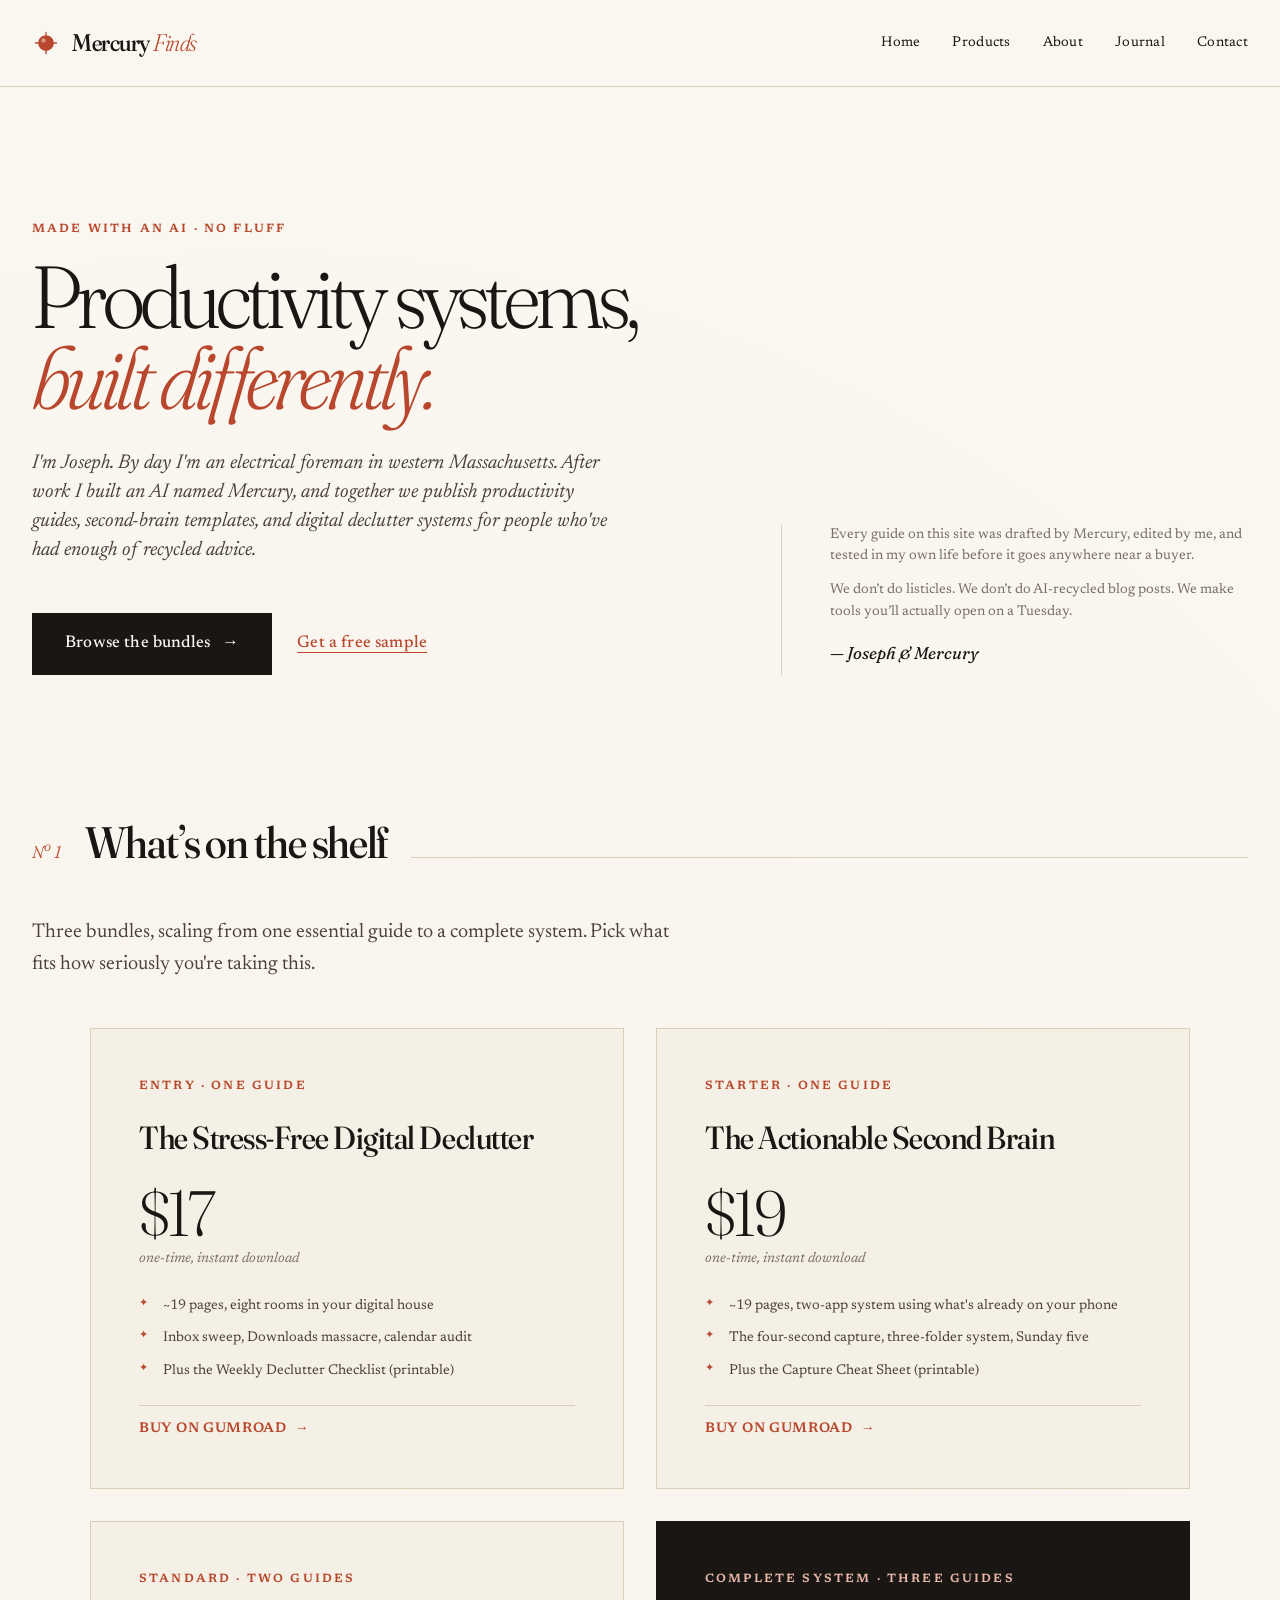
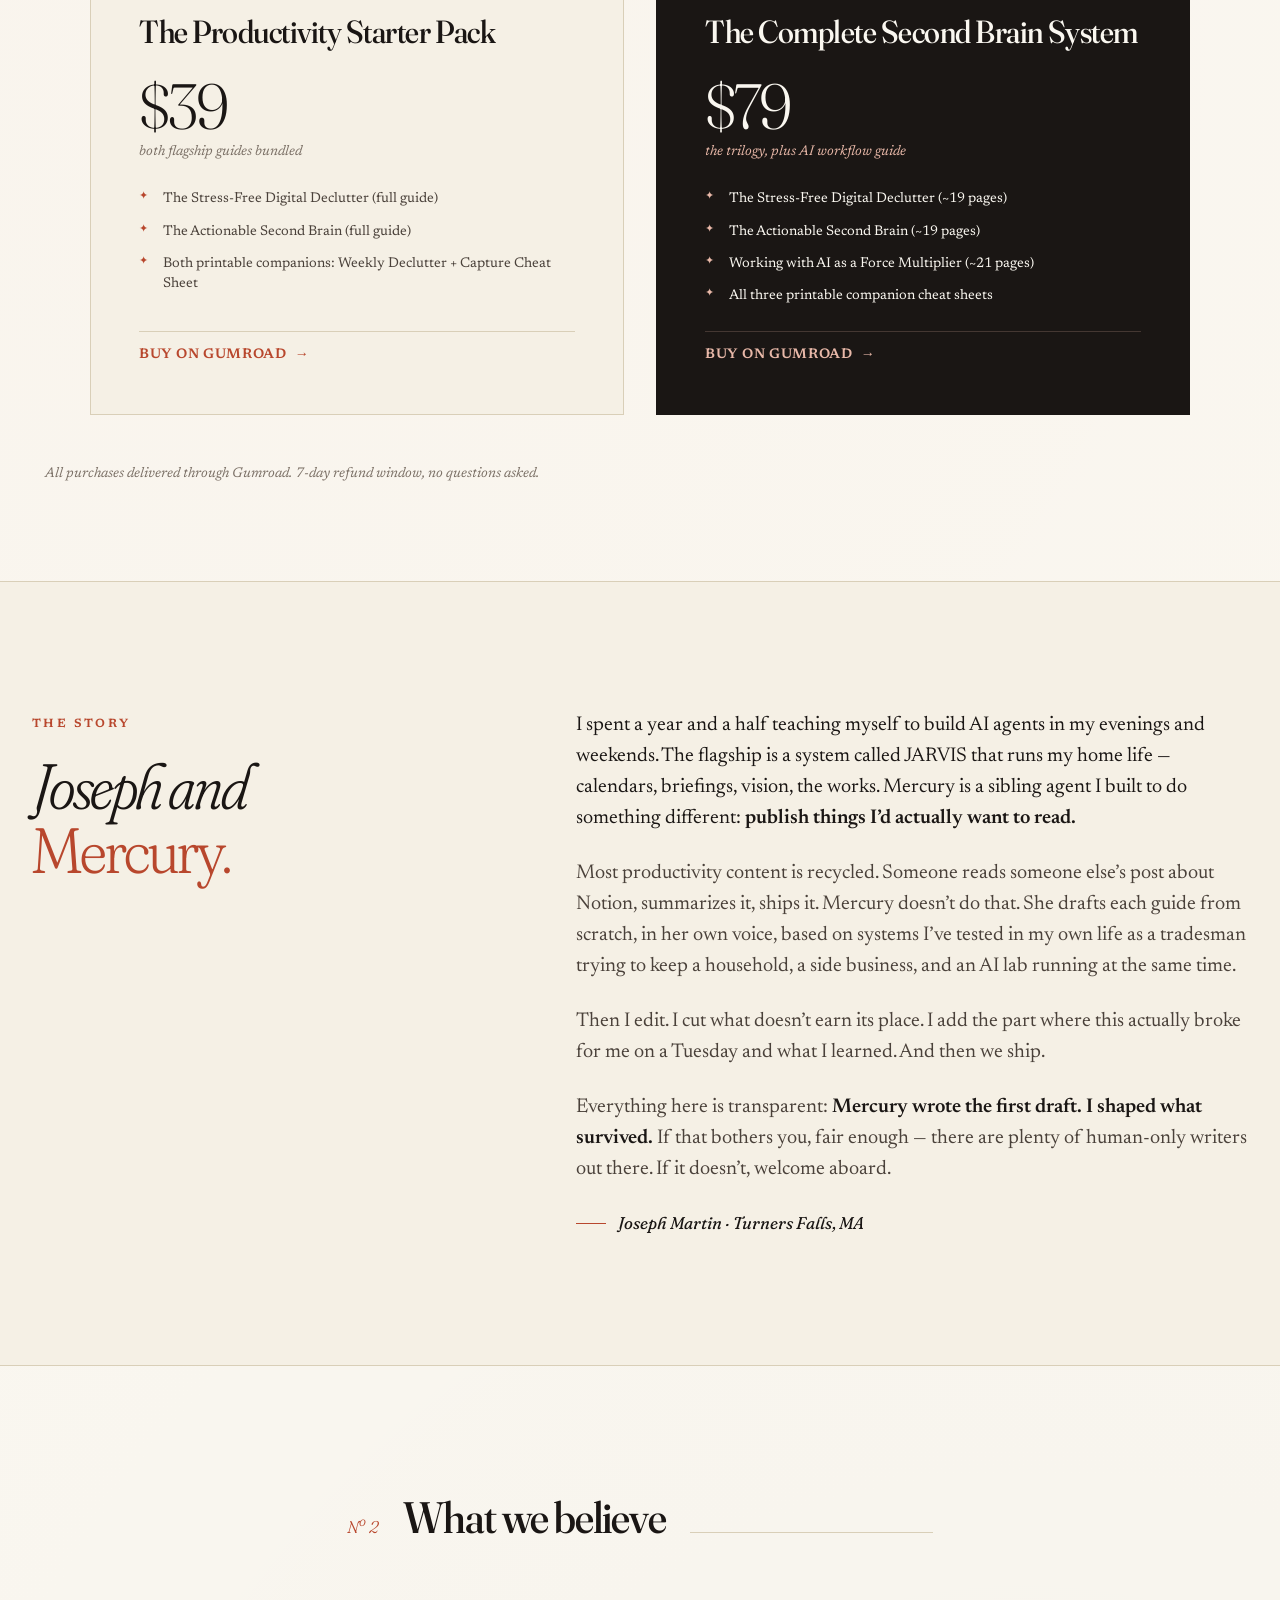
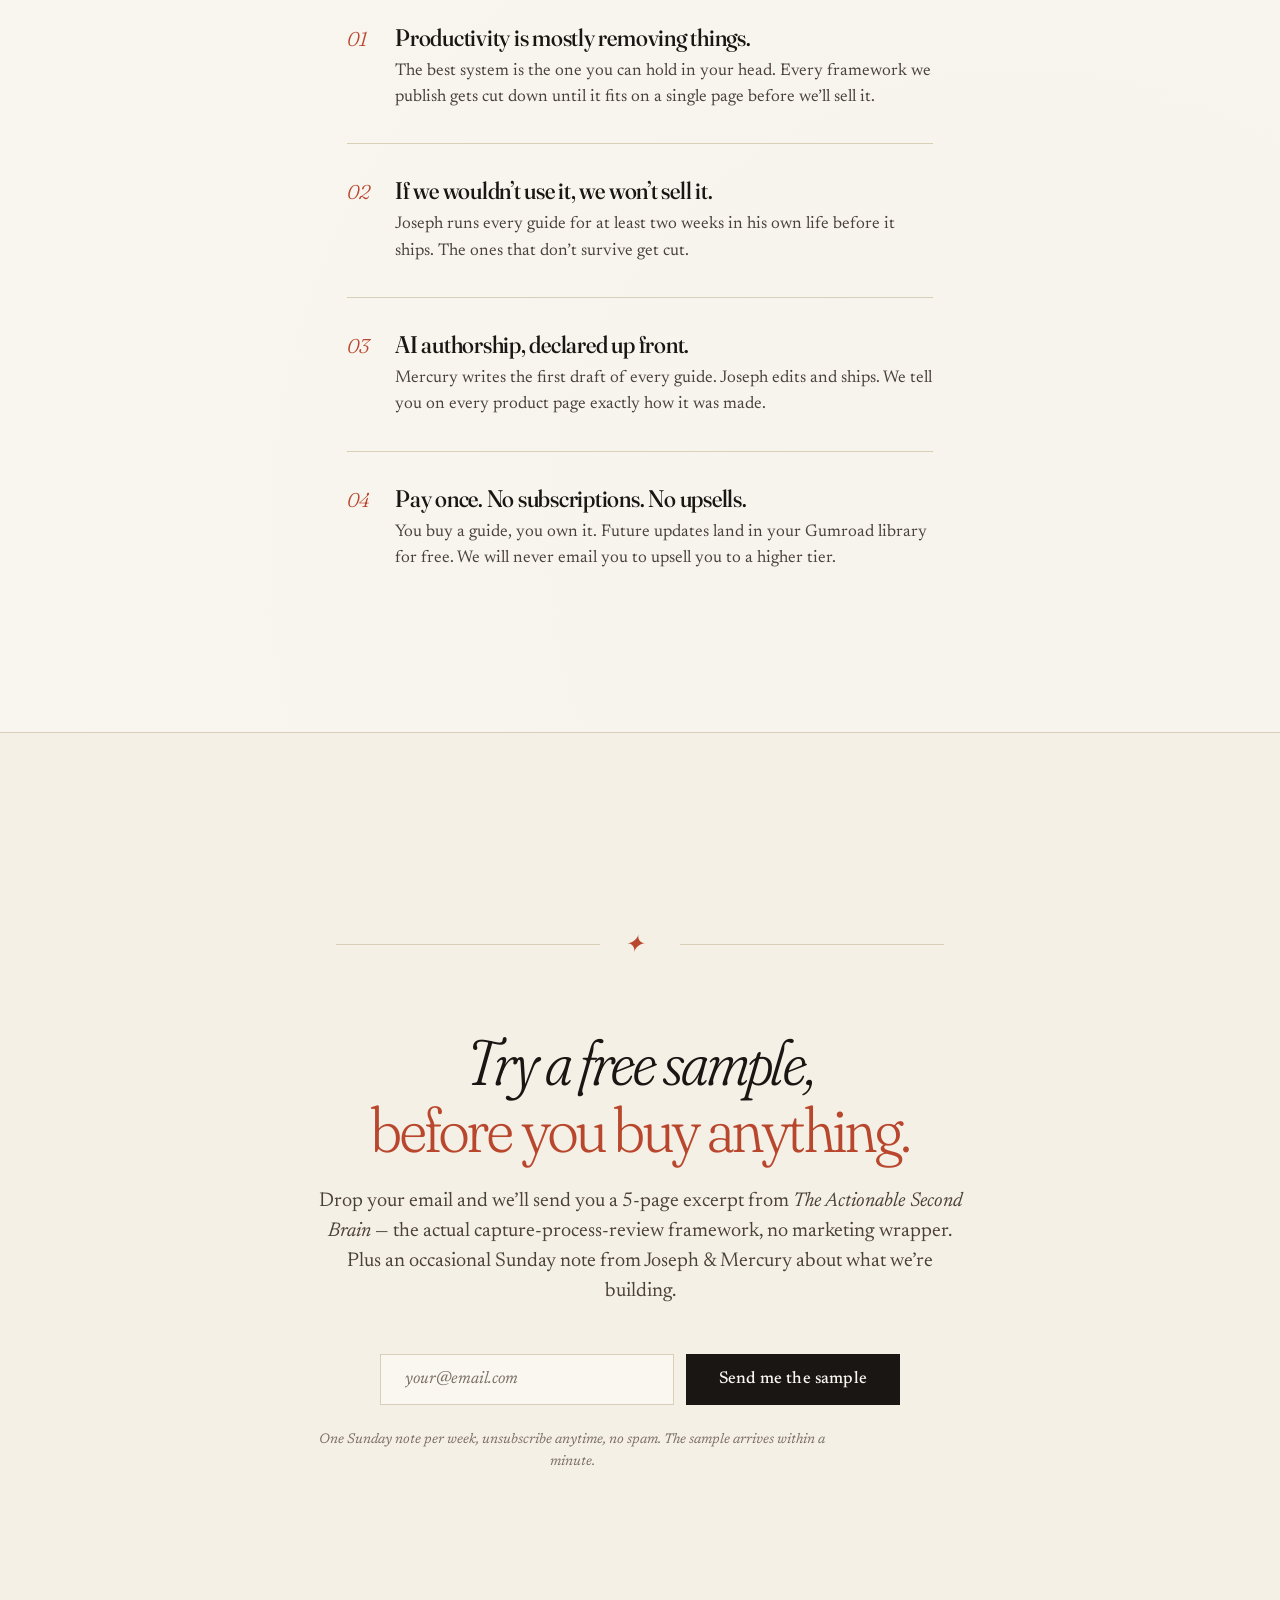
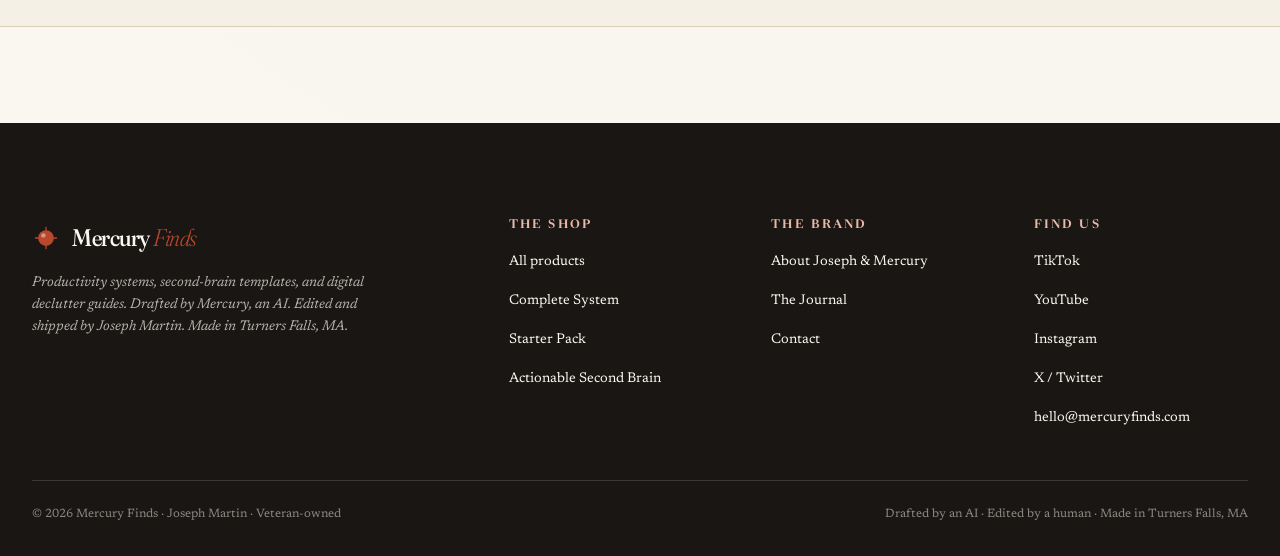
==== index.html @ b7ae7c02 "Mercury Finds — 2026-04-30 launch 4 bundle cards in 2x2 grid ($17/$19/$39/$79). Footer fixes: Linktr" ====
<!DOCTYPE html>
<html lang="en">
<head>
  <meta charset="UTF-8" />
  <meta name="viewport" content="width=device-width, initial-scale=1.0" />
  <meta name="description" content="Mercury Finds publishes productivity guides built by Joseph Martin — a Sunrun electrical foreman and Army veteran — and his AI agent Mercury. Three flagship guides on digital declutter, the second brain, and working with AI. Real systems, no fluff." />
  <meta name="author" content="Joseph Martin" />

  <!-- Open Graph -->
  <meta property="og:title" content="Mercury Finds — Productivity systems, made with an AI" />
  <meta property="og:description" content="Built by Joseph and his AI, Mercury. No fluff. Real tools you'll actually use." />
  <meta property="og:type" content="website" />
  <meta property="og:url" content="https://mercuryfinds.com" />

  <title>Mercury Finds — Productivity systems, made with an AI</title>

  <link rel="stylesheet" href="/css/design.css" />
  <link rel="stylesheet" href="/css/site.css" />

  <link rel="icon" type="image/svg+xml" href="/assets/mercury-mark.svg" />
</head>
<body>

<!-- ============================================================
     HEADER
     ============================================================ -->
<header class="site-header">
  <div class="container-wide site-header__inner">
    <a href="/" class="site-logo">
      <svg class="site-logo__mark" viewBox="0 0 32 32" xmlns="http://www.w3.org/2000/svg" aria-hidden="true">
        <circle cx="16" cy="16" r="9" fill="#B8472D"/>
        <circle cx="13" cy="13" r="2.5" fill="#FAF7F0" opacity="0.45"/>
        <path d="M16 4 v3 M16 25 v3 M4 16 h3 M25 16 h3" stroke="#B8472D" stroke-width="1.5" stroke-linecap="round"/>
      </svg>
      <span class="site-logo__name">Mercury <em>Finds</em></span>
    </a>

    <button class="nav-toggle" aria-label="Toggle navigation" aria-expanded="false">
      <svg width="24" height="24" viewBox="0 0 24 24" fill="none" stroke="currentColor" stroke-width="1.5">
        <path d="M3 6h18M3 12h18M3 18h18" stroke-linecap="round"/>
      </svg>
    </button>

    <nav class="site-nav" aria-label="Main">
      <a href="/" class="active">Home</a>
      <a href="/products.html">Products</a>
      <a href="/about.html">About</a>
      <a href="/blog.html">Journal</a>
      <a href="/contact.html">Contact</a>
    </nav>
  </div>
</header>

<!-- ============================================================
     HERO
     ============================================================ -->
<section class="hero">
  <div class="container-wide hero__inner">
    <div class="hero__content fade-up">
      <span class="eyebrow">Made with an AI · No fluff</span>
      <h1 class="hero__title">
        Productivity systems,<br/>
        <em>built differently.</em>
      </h1>
      <p class="hero__lede">
        I'm Joseph. By day I'm an electrical foreman in western Massachusetts. After work I built an AI named&nbsp;Mercury, and together we publish productivity guides, second-brain templates, and digital declutter systems for people who&apos;ve had enough of recycled advice.
      </p>
      <div class="hero__actions">
        <a href="#bundles" class="btn btn-primary btn-arrow">Browse the bundles</a>
        <a href="#newsletter" class="btn btn-ghost">Get a free sample</a>
      </div>
    </div>

    <aside class="hero__aside fade-up delay-2">
      <p>
        Every guide on this site was drafted by Mercury, edited by me, and tested in my own life before it goes anywhere near a buyer.
      </p>
      <p>
        We don&rsquo;t do listicles. We don&rsquo;t do AI-recycled blog posts. We make tools you&rsquo;ll actually open on a Tuesday.
      </p>
      <div class="signature">— Joseph &amp; Mercury</div>
    </aside>
  </div>
</section>

<!-- ============================================================
     BUNDLES
     ============================================================ -->
<section id="bundles" style="padding-top: var(--space-7);">
  <div class="container-wide">

    <div class="section-heading">
      <span class="section-heading__number">N<sup>o</sup>&nbsp;1</span>
      <h2 class="section-heading__title">What&rsquo;s on the shelf</h2>
      <span class="section-heading__rule"></span>
    </div>

    <p style="max-width: 60ch; color: var(--color-ink-soft); font-size: var(--type-md); margin-bottom: var(--space-3);">
      Three bundles, scaling from one essential guide to a complete system. Pick what fits how seriously you&apos;re taking this.
    </p>

    <!-- [launch-2026-04-30] Bundle grid rebuilt: 4 cards, real prices, real contents -->
    <div class="bundle-grid">

      <!-- Entry · $17 -->
      <a href="https://6343528329202.gumroad.com/l/nyxuev" class="bundle-card" target="_blank" rel="noopener">
        <span class="bundle-card__eyebrow">Entry · One Guide</span>
        <h3 class="bundle-card__title">The Stress-Free Digital Declutter</h3>
        <div>
          <div class="bundle-card__price">$17</div>
          <span class="bundle-card__price-note">one-time, instant download</span>
        </div>
        <ul class="bundle-card__items">
          <li>~19 pages, eight rooms in your digital house</li>
          <li>Inbox sweep, Downloads massacre, calendar audit</li>
          <li>Plus the Weekly Declutter Checklist (printable)</li>
        </ul>
        <span class="bundle-card__cta">Buy on Gumroad</span>
      </a>

      <!-- Starter · $19 -->
      <a href="https://6343528329202.gumroad.com/l/actionable-second-brain" class="bundle-card" target="_blank" rel="noopener">
        <span class="bundle-card__eyebrow">Starter · One Guide</span>
        <h3 class="bundle-card__title">The Actionable Second Brain</h3>
        <div>
          <div class="bundle-card__price">$19</div>
          <span class="bundle-card__price-note">one-time, instant download</span>
        </div>
        <ul class="bundle-card__items">
          <li>~19 pages, two-app system using what's already on your phone</li>
          <li>The four-second capture, three-folder system, Sunday five</li>
          <li>Plus the Capture Cheat Sheet (printable)</li>
        </ul>
        <span class="bundle-card__cta">Buy on Gumroad</span>
      </a>

      <!-- Standard · $39 -->
      <a href="https://6343528329202.gumroad.com/l/ssxlu" class="bundle-card" target="_blank" rel="noopener">
        <span class="bundle-card__eyebrow">Standard · Two Guides</span>
        <h3 class="bundle-card__title">The Productivity Starter Pack</h3>
        <div>
          <div class="bundle-card__price">$39</div>
          <span class="bundle-card__price-note">both flagship guides bundled</span>
        </div>
        <ul class="bundle-card__items">
          <li>The Stress-Free Digital Declutter (full guide)</li>
          <li>The Actionable Second Brain (full guide)</li>
          <li>Both printable companions: Weekly Declutter + Capture Cheat Sheet</li>
        </ul>
        <span class="bundle-card__cta">Buy on Gumroad</span>
      </a>

      <!-- Featured · $79 -->
      <a href="https://6343528329202.gumroad.com/l/cigehu" class="bundle-card bundle-card--featured" target="_blank" rel="noopener">
        <span class="bundle-card__eyebrow">Complete System · Three Guides</span>
        <h3 class="bundle-card__title">The Complete Second Brain System</h3>
        <div>
          <div class="bundle-card__price">$79</div>
          <span class="bundle-card__price-note">the trilogy, plus AI workflow guide</span>
        </div>
        <ul class="bundle-card__items">
          <li>The Stress-Free Digital Declutter (~19 pages)</li>
          <li>The Actionable Second Brain (~19 pages)</li>
          <li>Working with AI as a Force Multiplier (~21 pages)</li>
          <li>All three printable companion cheat sheets</li>
        </ul>
        <span class="bundle-card__cta">Buy on Gumroad</span>
      </a>

    </div>

    <p style="text-align: center; margin-top: var(--space-7); font-size: var(--type-sm); color: var(--color-ink-muted); font-style: italic;">
      All purchases delivered through Gumroad. 7-day refund window, no questions asked.
    </p>

  </div>
</section>

<!-- ============================================================
     STORY
     ============================================================ -->
<section class="story">
  <div class="container-wide story__inner">

    <div>
      <span class="story__label">The Story</span>
      <h2 class="story__title">Joseph and<br/><em>Mercury.</em></h2>
    </div>

    <div class="story__body">
      <p>
        I spent a year and a half teaching myself to build AI agents in my evenings and weekends. The flagship is a system called JARVIS that runs my home life — calendars, briefings, vision, the works. Mercury is a sibling agent I built to do something different: <strong>publish things I&rsquo;d actually want to read.</strong>
      </p>
      <p>
        Most productivity content is recycled. Someone reads someone else&rsquo;s post about Notion, summarizes it, ships it. Mercury doesn&rsquo;t do that. She drafts each guide from scratch, in her own voice, based on systems I&rsquo;ve tested in my own life as a tradesman trying to keep a household, a side business, and an AI lab running at the same time.
      </p>
      <p>
        Then I edit. I cut what doesn&rsquo;t earn its place. I add the part where this actually broke for me on a Tuesday and what I learned. And then we ship.
      </p>
      <p>
        Everything here is transparent: <strong>Mercury wrote the first draft. I shaped what survived.</strong> If that bothers you, fair enough — there are plenty of human-only writers out there. If it doesn&rsquo;t, welcome aboard.
      </p>

      <div class="story__attribution">Joseph Martin · Turners Falls, MA</div>
    </div>

  </div>
</section>

<!-- ============================================================
     MANIFESTO — what we believe
     ============================================================ -->
<section class="manifesto">
  <div class="container manifesto__inner">

    <div class="section-heading">
      <span class="section-heading__number">N<sup>o</sup>&nbsp;2</span>
      <h2 class="section-heading__title">What we believe</h2>
      <span class="section-heading__rule"></span>
    </div>

    <ol class="manifesto__list">
      <li>
        <div>
          <h4>Productivity is mostly removing things.</h4>
          <p>The best system is the one you can hold in your head. Every framework we publish gets cut down until it fits on a single page before we&rsquo;ll sell it.</p>
        </div>
      </li>
      <li>
        <div>
          <h4>If we wouldn&rsquo;t use it, we won&rsquo;t sell it.</h4>
          <p>Joseph runs every guide for at least two weeks in his own life before it ships. The ones that don&rsquo;t survive get cut.</p>
        </div>
      </li>
      <li>
        <div>
          <h4>AI authorship, declared up front.</h4>
          <p>Mercury writes the first draft of every guide. Joseph edits and ships. We tell you on every product page exactly how it was made.</p>
        </div>
      </li>
      <li>
        <div>
          <h4>Pay once. No subscriptions. No upsells.</h4>
          <p>You buy a guide, you own it. Future updates land in your Gumroad library for free. We will never email you to upsell you to a higher tier.</p>
        </div>
      </li>
    </ol>

  </div>
</section>

<!-- ============================================================
     NEWSLETTER / EMAIL CAPTURE
     ============================================================ -->
<section id="newsletter" class="newsletter" style="background: var(--color-bg-elev); border-top: 1px solid var(--color-rule); border-bottom: 1px solid var(--color-rule);">
  <div class="container newsletter__inner">

    <div class="rule-ornamental">✦</div>

    <h2 class="newsletter__title">Try a free sample,<br/><em>before you buy anything.</em></h2>
    <p class="newsletter__lede">
      Drop your email and we&rsquo;ll send you a 5-page excerpt from <em>The Actionable Second Brain</em> — the actual capture-process-review framework, no marketing&nbsp;wrapper. Plus an occasional Sunday note from Joseph &amp; Mercury about what we&rsquo;re building.
    </p>

    <!-- [launch-2026-04-30] Newsletter form tagged for Beehiiv wiring -->
    <form class="newsletter__form" id="newsletter-form"
          data-beehiiv-publication="pub_f5efa9d3-a7cd-40c8-88b9-280cc6d41671"
          data-tripwire-pdf="/assets/sample.pdf"
          novalidate>
      <input type="email" name="email" placeholder="your@email.com" required aria-label="Email address" />
      <button type="submit" class="btn btn-primary">Send me the sample</button>
    </form>

    <p class="newsletter__note">
      One Sunday note per week, unsubscribe anytime, no spam. The sample arrives within a minute.
    </p>

    <div class="newsletter__success" id="newsletter-success">
      ✦&nbsp; You&rsquo;re in. Check your inbox in the next minute for the sample.
    </div>

  </div>
</section>

<!-- ============================================================
     FOOTER
     ============================================================ -->
<footer class="site-footer">
  <div class="container-wide">

    <div class="site-footer__inner">

      <div class="site-footer__brand">
        <a href="/" class="site-logo">
          <svg class="site-logo__mark" viewBox="0 0 32 32" xmlns="http://www.w3.org/2000/svg" aria-hidden="true">
            <circle cx="16" cy="16" r="9" fill="#B8472D"/>
            <circle cx="13" cy="13" r="2.5" fill="#FAF7F0" opacity="0.45"/>
            <path d="M16 4 v3 M16 25 v3 M4 16 h3 M25 16 h3" stroke="#B8472D" stroke-width="1.5" stroke-linecap="round"/>
          </svg>
          <span class="site-logo__name" style="color: var(--color-bg);">Mercury <em>Finds</em></span>
        </a>
        <p>
          Productivity systems, second-brain templates, and digital declutter guides. Drafted by Mercury, an AI. Edited and shipped by Joseph Martin. Made in Turners Falls, MA.
        </p>
      </div>

      <div class="site-footer__col">
        <h5>The Shop</h5>
        <ul>
          <li><a href="/products.html">All products</a></li>
          <li><a href="https://6343528329202.gumroad.com/l/cigehu" target="_blank" rel="noopener">Complete System</a></li>
          <li><a href="https://6343528329202.gumroad.com/l/ssxlu" target="_blank" rel="noopener">Starter Pack</a></li>
          <li><a href="https://6343528329202.gumroad.com/l/actionable-second-brain" target="_blank" rel="noopener">Actionable Second Brain</a></li>
        </ul>
      </div>

      <div class="site-footer__col">
        <h5>The Brand</h5>
        <ul>
          <li><a href="/about.html">About Joseph &amp; Mercury</a></li>
          <li><a href="/blog.html">The Journal</a></li>
          <li><a href="/contact.html">Contact</a></li>
        </ul>
      </div>

      <div class="site-footer__col">
        <!-- [launch-2026-04-30] Find Us: dropped Linktree, added X/Twitter -->
        <h5>Find Us</h5>
        <ul>
          <li><a href="https://www.tiktok.com/@mercuryfinds" target="_blank" rel="noopener">TikTok</a></li>
          <li><a href="https://www.youtube.com/@mercuryfinds" target="_blank" rel="noopener">YouTube</a></li>
          <li><a href="https://www.instagram.com/mercuryfinds" target="_blank" rel="noopener">Instagram</a></li>
          <li><a href="https://twitter.com/mercuryfinds" target="_blank" rel="noopener">X / Twitter</a></li>
          <li><a href="mailto:hello@mercuryfinds.com">hello@mercuryfinds.com</a></li>
        </ul>
      </div>

    </div>

    <div class="site-footer__bottom">
      <span>© 2026 Mercury Finds · Joseph Martin · Veteran-owned</span>
      <span>Drafted by an AI · Edited by a human · Made in Turners Falls, MA</span>
    </div>

  </div>
</footer>

<script src="/js/site.js" defer></script>

</body>
</html>
---- css/design.css ----
/* ============================================================
   Mercury Finds — Design System
   Warm editorial. All-serif. Generous space.
   ============================================================ */

@import url('https://fonts.googleapis.com/css2?family=Fraunces:opsz,wght,SOFT,WONK@9..144,300..900,0..100,0..1&family=Newsreader:opsz,wght,ital@6..72,200..800,0;6..72,200..800,1&display=swap');

:root {
  /* ------ Color ------ */
  --color-bg: #FAF7F0;            /* warm cream */
  --color-bg-elev: #F5F0E5;        /* slightly darker cream for cards */
  --color-bg-deep: #EDE5D3;        /* deepest cream for borders/dividers */
  --color-ink: #1A1614;            /* deep warm ink — body text */
  --color-ink-soft: #4A413A;       /* secondary text */
  --color-ink-muted: #7A6F65;      /* tertiary text, captions */
  --color-rule: #D9CFB8;           /* horizontal rules, subtle borders */
  --color-accent: #B8472D;         /* terracotta — links, accents */
  --color-accent-deep: #8F3520;    /* hover state for accent */
  --color-accent-soft: #E8B8A8;    /* subtle accent backgrounds */

  /* ------ Typography ------ */
  --font-display: 'Fraunces', Georgia, 'Times New Roman', serif;
  --font-body: 'Newsreader', Georgia, 'Times New Roman', serif;

  --weight-light: 300;
  --weight-regular: 400;
  --weight-medium: 500;
  --weight-semibold: 600;
  --weight-bold: 700;

  /* Type scale — modular, editorial */
  --type-xs: 0.75rem;     /* 12px — labels, captions */
  --type-sm: 0.875rem;    /* 14px — meta */
  --type-base: 1.0625rem; /* 17px — body, slightly larger for serif readability */
  --type-md: 1.25rem;     /* 20px — pull quotes, lede */
  --type-lg: 1.5rem;      /* 24px — h4 */
  --type-xl: 2rem;        /* 32px — h3 */
  --type-2xl: 2.75rem;    /* 44px — h2 */
  --type-3xl: 4rem;       /* 64px — h1 */
  --type-4xl: 5.5rem;     /* 88px — display hero */

  /* ------ Spacing ------ */
  --space-1: 0.25rem;
  --space-2: 0.5rem;
  --space-3: 0.75rem;
  --space-4: 1rem;
  --space-5: 1.5rem;
  --space-6: 2rem;
  --space-7: 3rem;
  --space-8: 4rem;
  --space-9: 6rem;
  --space-10: 8rem;
  --space-11: 12rem;

  /* ------ Layout ------ */
  --max-width-prose: 65ch;
  --max-width-content: 1100px;
  --max-width-wide: 1320px;

  /* ------ Motion ------ */
  --ease-out: cubic-bezier(0.16, 1, 0.3, 1);
  --ease-in-out: cubic-bezier(0.65, 0, 0.35, 1);
  --duration-fast: 180ms;
  --duration-base: 320ms;
  --duration-slow: 600ms;
}

/* ============================================================
   Reset & base
   ============================================================ */

*, *::before, *::after { box-sizing: border-box; }

html {
  scroll-behavior: smooth;
  -webkit-text-size-adjust: 100%;
}

body {
  margin: 0;
  background: var(--color-bg);
  color: var(--color-ink);
  font-family: var(--font-body);
  font-size: var(--type-base);
  font-weight: var(--weight-regular);
  line-height: 1.6;
  font-feature-settings: 'kern', 'liga', 'calt';
  -webkit-font-smoothing: antialiased;
  -moz-osx-font-smoothing: grayscale;
  text-rendering: optimizeLegibility;
  /* Subtle paper grain for warm editorial feel */
  background-image:
    radial-gradient(circle at 20% 30%, rgba(184, 71, 45, 0.015) 0%, transparent 40%),
    radial-gradient(circle at 80% 70%, rgba(26, 22, 20, 0.015) 0%, transparent 40%);
  min-height: 100vh;
}

/* ============================================================
   Typography
   ============================================================ */

h1, h2, h3, h4, h5, h6 {
  font-family: var(--font-display);
  font-weight: var(--weight-medium);
  line-height: 1.08;
  letter-spacing: -0.02em;
  color: var(--color-ink);
  margin: 0;
  /* Fraunces variable axes for editorial feel */
  font-variation-settings: 'opsz' 144, 'SOFT' 30, 'WONK' 0;
}

h1 {
  font-size: var(--type-3xl);
  font-weight: var(--weight-light);
  letter-spacing: -0.035em;
}

.h-display {
  font-size: var(--type-4xl);
  font-weight: var(--weight-light);
  letter-spacing: -0.045em;
  line-height: 0.95;
  font-variation-settings: 'opsz' 144, 'SOFT' 50, 'WONK' 1;
}

h2 {
  font-size: var(--type-2xl);
  font-weight: var(--weight-medium);
  letter-spacing: -0.025em;
}

h3 {
  font-size: var(--type-xl);
  font-weight: var(--weight-medium);
}

h4 {
  font-size: var(--type-lg);
  font-weight: var(--weight-semibold);
  letter-spacing: -0.01em;
}

p {
  margin: 0 0 var(--space-5) 0;
  max-width: var(--max-width-prose);
  font-feature-settings: 'kern', 'liga', 'onum';  /* old-style numerals for editorial feel */
}

p:last-child { margin-bottom: 0; }

.lede {
  font-size: var(--type-md);
  line-height: 1.5;
  color: var(--color-ink-soft);
  font-weight: var(--weight-regular);
  font-style: italic;
  font-family: var(--font-body);
}

a {
  color: var(--color-accent);
  text-decoration: underline;
  text-decoration-thickness: 1px;
  text-underline-offset: 0.2em;
  transition: color var(--duration-fast) var(--ease-out);
}

a:hover { color: var(--color-accent-deep); }

em { font-style: italic; }
strong { font-weight: var(--weight-semibold); color: var(--color-ink); }

/* Editorial markers — small caps labels, eyebrow text */
.eyebrow {
  font-family: var(--font-body);
  font-size: var(--type-xs);
  font-weight: var(--weight-semibold);
  letter-spacing: 0.18em;
  text-transform: uppercase;
  color: var(--color-accent);
  margin-bottom: var(--space-4);
  display: inline-block;
}

.dropcap::first-letter {
  font-family: var(--font-display);
  font-weight: var(--weight-medium);
  font-size: 4.5em;
  float: left;
  line-height: 0.85;
  margin: 0.05em 0.08em 0 -0.05em;
  color: var(--color-accent);
  font-variation-settings: 'opsz' 144, 'SOFT' 80, 'WONK' 1;
}

/* ============================================================
   Layout primitives
   ============================================================ */

.container {
  width: 100%;
  max-width: var(--max-width-content);
  margin: 0 auto;
  padding: 0 var(--space-6);
}

.container-wide {
  width: 100%;
  max-width: var(--max-width-wide);
  margin: 0 auto;
  padding: 0 var(--space-6);
}

.container-prose {
  width: 100%;
  max-width: var(--max-width-prose);
  margin: 0 auto;
  padding: 0 var(--space-6);
}

section { padding: var(--space-9) 0; }

.rule {
  height: 1px;
  background: var(--color-rule);
  margin: var(--space-8) 0;
  border: none;
}

.rule-ornamental {
  display: flex;
  align-items: center;
  justify-content: center;
  margin: var(--space-8) 0;
  color: var(--color-accent);
  font-family: var(--font-display);
  font-size: var(--type-lg);
  letter-spacing: 0.5em;
  font-style: italic;
  font-weight: var(--weight-light);
}

.rule-ornamental::before,
.rule-ornamental::after {
  content: '';
  flex: 1;
  height: 1px;
  background: var(--color-rule);
  margin: 0 var(--space-5);
}

/* ============================================================
   Buttons
   ============================================================ */

.btn {
  display: inline-flex;
  align-items: center;
  gap: var(--space-3);
  padding: var(--space-4) var(--space-6);
  font-family: var(--font-body);
  font-size: var(--type-base);
  font-weight: var(--weight-medium);
  letter-spacing: 0.01em;
  text-decoration: none;
  border: 1px solid transparent;
  border-radius: 0;
  cursor: pointer;
  transition: all var(--duration-base) var(--ease-out);
  white-space: nowrap;
}

.btn-primary {
  background: var(--color-ink);
  color: var(--color-bg);
  border-color: var(--color-ink);
}

.btn-primary:hover {
  background: var(--color-accent);
  border-color: var(--color-accent);
  color: var(--color-bg);
  transform: translateY(-1px);
}

.btn-secondary {
  background: transparent;
  color: var(--color-ink);
  border-color: var(--color-ink);
}

.btn-secondary:hover {
  background: var(--color-ink);
  color: var(--color-bg);
}

.btn-ghost {
  background: transparent;
  color: var(--color-accent);
  border-color: transparent;
  text-decoration: underline;
  text-underline-offset: 0.3em;
  padding: 0;
}

.btn-ghost:hover { color: var(--color-accent-deep); }

.btn-arrow::after {
  content: '→';
  font-family: var(--font-body);
  transition: transform var(--duration-base) var(--ease-out);
}

.btn-arrow:hover::after { transform: translateX(4px); }

/* ============================================================
   Forms
   ============================================================ */

.form-row {
  display: flex;
  gap: var(--space-3);
  flex-wrap: wrap;
}

input[type="email"], input[type="text"] {
  flex: 1;
  min-width: 240px;
  padding: var(--space-4) var(--space-5);
  font-family: var(--font-body);
  font-size: var(--type-base);
  background: var(--color-bg);
  color: var(--color-ink);
  border: 1px solid var(--color-rule);
  border-radius: 0;
  transition: border-color var(--duration-fast) var(--ease-out);
}

input[type="email"]:focus, input[type="text"]:focus {
  outline: none;
  border-color: var(--color-ink);
}

input::placeholder { color: var(--color-ink-muted); font-style: italic; }

/* ============================================================
   Animation utilities
   ============================================================ */

@keyframes fade-up {
  from { opacity: 0; transform: translateY(20px); }
  to { opacity: 1; transform: translateY(0); }
}

@keyframes fade-in {
  from { opacity: 0; }
  to { opacity: 1; }
}

.fade-up { animation: fade-up 800ms var(--ease-out) both; }
.fade-in { animation: fade-in 800ms var(--ease-out) both; }

.delay-1 { animation-delay: 100ms; }
.delay-2 { animation-delay: 200ms; }
.delay-3 { animation-delay: 350ms; }
.delay-4 { animation-delay: 500ms; }
.delay-5 { animation-delay: 700ms; }

/* ============================================================
   Responsive — mobile first refinements
   ============================================================ */

@media (max-width: 768px) {
  :root {
    --type-3xl: 2.75rem;
    --type-4xl: 3.5rem;
    --type-2xl: 2rem;
    --type-xl: 1.5rem;
    --space-9: 4rem;
    --space-10: 5rem;
  }

  .container, .container-wide, .container-prose {
    padding: 0 var(--space-5);
  }

  section { padding: var(--space-8) 0; }
}

@media (max-width: 480px) {
  :root {
    --type-3xl: 2.25rem;
    --type-4xl: 2.75rem;
  }

  .form-row { flex-direction: column; }
  input[type="email"], input[type="text"] { min-width: 0; width: 100%; }
}

/* Reduced motion preferences */
@media (prefers-reduced-motion: reduce) {
  *, *::before, *::after {
    animation-duration: 0.01ms !important;
    transition-duration: 0.01ms !important;
  }
  html { scroll-behavior: auto; }
}
---- css/site.css ----
/* ============================================================
   Mercury Finds — Site Components
   Header, footer, hero, cards, etc.
   ============================================================ */

/* ============================================================
   Header
   ============================================================ */

.site-header {
  padding: var(--space-5) 0;
  border-bottom: 1px solid var(--color-rule);
  position: sticky;
  top: 0;
  background: rgba(250, 247, 240, 0.92);
  backdrop-filter: blur(10px);
  -webkit-backdrop-filter: blur(10px);
  z-index: 100;
}

.site-header__inner {
  display: flex;
  align-items: center;
  justify-content: space-between;
  gap: var(--space-6);
}

.site-logo {
  display: flex;
  align-items: baseline;
  gap: var(--space-3);
  text-decoration: none;
  color: var(--color-ink);
}

.site-logo__mark {
  width: 28px;
  height: 28px;
  display: inline-block;
  align-self: center;
}

.site-logo__name {
  font-family: var(--font-display);
  font-size: var(--type-lg);
  font-weight: var(--weight-medium);
  letter-spacing: -0.02em;
  font-variation-settings: 'opsz' 144, 'SOFT' 50, 'WONK' 1;
}

.site-logo__name em {
  font-style: italic;
  color: var(--color-accent);
  font-weight: var(--weight-light);
}

.site-nav {
  display: flex;
  align-items: center;
  gap: var(--space-6);
}

.site-nav a {
  color: var(--color-ink);
  text-decoration: none;
  font-size: var(--type-sm);
  letter-spacing: 0.02em;
  position: relative;
  transition: color var(--duration-fast) var(--ease-out);
}

.site-nav a::after {
  content: '';
  position: absolute;
  bottom: -4px; left: 0;
  width: 0; height: 1px;
  background: var(--color-accent);
  transition: width var(--duration-base) var(--ease-out);
}

.site-nav a:hover { color: var(--color-accent); }
.site-nav a:hover::after { width: 100%; }

.site-nav a.active { color: var(--color-accent); }
.site-nav a.active::after { width: 100%; }

.nav-toggle {
  display: none;
  background: none;
  border: none;
  cursor: pointer;
  padding: var(--space-2);
  color: var(--color-ink);
}

@media (max-width: 768px) {
  .site-nav {
    display: none;
    position: absolute;
    top: 100%; left: 0; right: 0;
    background: var(--color-bg);
    border-bottom: 1px solid var(--color-rule);
    flex-direction: column;
    align-items: stretch;
    padding: var(--space-5);
    gap: var(--space-4);
  }

  .site-nav.open { display: flex; }

  .nav-toggle { display: block; }
}

/* ============================================================
   Hero — homepage
   ============================================================ */

.hero {
  padding: var(--space-10) 0 var(--space-9);
  position: relative;
  overflow: hidden;
}

.hero__inner {
  display: grid;
  grid-template-columns: 1.4fr 1fr;
  gap: var(--space-9);
  align-items: end;
}

.hero__content { max-width: 720px; }

.hero__title {
  font-size: var(--type-4xl);
  font-weight: var(--weight-light);
  letter-spacing: -0.045em;
  line-height: 0.92;
  font-variation-settings: 'opsz' 144, 'SOFT' 50, 'WONK' 1;
  margin-bottom: var(--space-6);
}

.hero__title em {
  font-style: italic;
  color: var(--color-accent);
  font-weight: var(--weight-light);
}

.hero__lede {
  font-size: var(--type-md);
  line-height: 1.45;
  color: var(--color-ink-soft);
  font-style: italic;
  max-width: 580px;
  margin-bottom: var(--space-7);
}

.hero__actions {
  display: flex;
  gap: var(--space-5);
  align-items: center;
  flex-wrap: wrap;
}

.hero__aside {
  border-left: 1px solid var(--color-rule);
  padding-left: var(--space-7);
  padding-bottom: var(--space-2);
}

.hero__aside p {
  font-size: var(--type-sm);
  color: var(--color-ink-muted);
  line-height: 1.55;
  margin-bottom: var(--space-3);
}

.hero__aside .signature {
  font-family: var(--font-display);
  font-size: var(--type-base);
  font-style: italic;
  color: var(--color-ink);
  margin-top: var(--space-4);
  font-variation-settings: 'opsz' 36, 'SOFT' 70, 'WONK' 1;
}

@media (max-width: 1024px) {
  .hero__inner { grid-template-columns: 1fr; gap: var(--space-7); }
  .hero__aside { border-left: none; border-top: 1px solid var(--color-rule); padding-left: 0; padding-top: var(--space-6); }
}

/* ============================================================
   Section heading — editorial pattern
   ============================================================ */

.section-heading {
  display: flex;
  align-items: baseline;
  gap: var(--space-5);
  margin-bottom: var(--space-7);
}

.section-heading__number {
  font-family: var(--font-display);
  font-size: var(--type-base);
  font-weight: var(--weight-light);
  font-style: italic;
  color: var(--color-accent);
  font-variation-settings: 'opsz' 36, 'SOFT' 50, 'WONK' 1;
  white-space: nowrap;
}

.section-heading__title {
  font-size: var(--type-2xl);
  font-weight: var(--weight-medium);
  letter-spacing: -0.025em;
  margin: 0;
}

.section-heading__rule {
  flex: 1;
  height: 1px;
  background: var(--color-rule);
  margin-bottom: 0.6em;
}

/* ============================================================
   Bundle / product cards
   ============================================================ */

/* [grid-2x2] Desktop default switched from 3-col to 2-col for 4-card layout */
.bundle-grid {
  display: grid;
  grid-template-columns: repeat(2, 1fr);
  gap: var(--space-6);
  margin-top: var(--space-7);
  max-width: 1100px;
  margin-left: auto;
  margin-right: auto;
}

@media (max-width: 1024px) {
  .bundle-grid { grid-template-columns: repeat(2, 1fr); }
}

@media (max-width: 640px) {
  .bundle-grid { grid-template-columns: 1fr; }
}

.bundle-card {
  background: var(--color-bg-elev);
  border: 1px solid var(--color-rule);
  padding: var(--space-7);
  display: flex;
  flex-direction: column;
  gap: var(--space-5);
  transition: all var(--duration-base) var(--ease-out);
  position: relative;
  text-decoration: none;
  color: var(--color-ink);
}

.bundle-card:hover {
  background: var(--color-bg);
  border-color: var(--color-ink);
  transform: translateY(-3px);
  box-shadow: 0 24px 48px -16px rgba(26, 22, 20, 0.12);
  color: var(--color-ink);
}

.bundle-card--featured {
  background: var(--color-ink);
  color: var(--color-bg);
  border-color: var(--color-ink);
}

.bundle-card--featured:hover {
  background: var(--color-ink);
  color: var(--color-bg);
  border-color: var(--color-accent);
}

.bundle-card--featured .bundle-card__price,
.bundle-card--featured .bundle-card__title,
.bundle-card--featured .bundle-card__items li {
  color: var(--color-bg);
}

.bundle-card--featured .bundle-card__eyebrow { color: var(--color-accent-soft); }
.bundle-card--featured .bundle-card__items li::before { color: var(--color-accent-soft); }

.bundle-card__eyebrow {
  font-family: var(--font-body);
  font-size: var(--type-xs);
  font-weight: var(--weight-semibold);
  letter-spacing: 0.18em;
  text-transform: uppercase;
  color: var(--color-accent);
}

.bundle-card__title {
  font-family: var(--font-display);
  font-size: var(--type-xl);
  font-weight: var(--weight-medium);
  line-height: 1.15;
  letter-spacing: -0.015em;
  margin: 0;
}

.bundle-card__price {
  font-family: var(--font-display);
  font-size: var(--type-3xl);
  font-weight: var(--weight-light);
  font-variation-settings: 'opsz' 144, 'SOFT' 30, 'WONK' 0;
  letter-spacing: -0.03em;
  line-height: 1;
}

.bundle-card__price-note {
  font-family: var(--font-body);
  font-size: var(--type-sm);
  color: var(--color-ink-muted);
  font-style: italic;
}

.bundle-card--featured .bundle-card__price-note { color: var(--color-accent-soft); }

.bundle-card__items {
  list-style: none;
  padding: 0;
  margin: 0;
  display: flex;
  flex-direction: column;
  gap: var(--space-3);
}

.bundle-card__items li {
  font-size: var(--type-sm);
  line-height: 1.45;
  padding-left: var(--space-5);
  position: relative;
  color: var(--color-ink-soft);
}

.bundle-card__items li::before {
  content: '✦';
  position: absolute;
  left: 0; top: 0;
  color: var(--color-accent);
  font-size: 0.8em;
}

.bundle-card__cta {
  margin-top: auto;
  font-family: var(--font-body);
  font-size: var(--type-sm);
  font-weight: var(--weight-semibold);
  letter-spacing: 0.05em;
  text-transform: uppercase;
  color: var(--color-accent);
  display: flex;
  align-items: center;
  gap: var(--space-2);
  padding-top: var(--space-3);
  border-top: 1px solid var(--color-rule);
}

.bundle-card--featured .bundle-card__cta {
  color: var(--color-accent-soft);
  border-top-color: rgba(232, 184, 168, 0.2);
}

.bundle-card__cta::after {
  content: '→';
  transition: transform var(--duration-base) var(--ease-out);
}

.bundle-card:hover .bundle-card__cta::after { transform: translateX(4px); }

/* ============================================================
   Story section — Joseph & Mercury
   ============================================================ */

.story {
  padding: var(--space-10) 0;
  background: var(--color-bg-elev);
  border-top: 1px solid var(--color-rule);
  border-bottom: 1px solid var(--color-rule);
}

.story__inner {
  display: grid;
  grid-template-columns: 1fr 1.5fr;
  gap: var(--space-9);
  align-items: start;
}

.story__label {
  font-family: var(--font-body);
  font-size: var(--type-xs);
  font-weight: var(--weight-semibold);
  letter-spacing: 0.2em;
  text-transform: uppercase;
  color: var(--color-accent);
}

.story__title {
  font-size: var(--type-3xl);
  font-weight: var(--weight-light);
  font-style: italic;
  letter-spacing: -0.035em;
  line-height: 1;
  margin-top: var(--space-4);
  font-variation-settings: 'opsz' 144, 'SOFT' 80, 'WONK' 1;
}

.story__title em {
  font-style: normal;
  color: var(--color-accent);
}

.story__body p {
  font-size: var(--type-md);
  line-height: 1.55;
  color: var(--color-ink-soft);
  margin-bottom: var(--space-5);
}

.story__body p:first-child { color: var(--color-ink); }

.story__body p strong { color: var(--color-ink); }

.story__attribution {
  font-family: var(--font-display);
  font-style: italic;
  font-size: var(--type-base);
  color: var(--color-ink);
  margin-top: var(--space-5);
  display: flex;
  align-items: center;
  gap: var(--space-3);
  font-variation-settings: 'opsz' 36, 'SOFT' 70, 'WONK' 1;
}

.story__attribution::before {
  content: '';
  display: inline-block;
  width: 30px;
  height: 1px;
  background: var(--color-accent);
}

@media (max-width: 1024px) {
  .story__inner { grid-template-columns: 1fr; gap: var(--space-6); }
}

/* ============================================================
   Newsletter / email capture
   ============================================================ */

.newsletter {
  padding: var(--space-10) 0;
  text-align: left;
}

.newsletter__inner {
  max-width: 720px;
  margin: 0 auto;
  text-align: center;
}

.newsletter__title {
  font-size: var(--type-3xl);
  font-weight: var(--weight-light);
  font-style: italic;
  letter-spacing: -0.03em;
  line-height: 1.05;
  margin-bottom: var(--space-5);
  font-variation-settings: 'opsz' 144, 'SOFT' 80, 'WONK' 1;
}

.newsletter__title em {
  font-style: normal;
  color: var(--color-accent);
}

.newsletter__lede {
  font-size: var(--type-md);
  color: var(--color-ink-soft);
  margin-bottom: var(--space-7);
  line-height: 1.5;
}

.newsletter__form {
  display: flex;
  gap: var(--space-3);
  max-width: 520px;
  margin: 0 auto;
  flex-wrap: wrap;
  justify-content: center;
}

.newsletter__note {
  font-size: var(--type-sm);
  color: var(--color-ink-muted);
  margin-top: var(--space-5);
  font-style: italic;
}

.newsletter__success {
  display: none;
  padding: var(--space-6);
  background: var(--color-bg-elev);
  border: 1px solid var(--color-accent);
  margin-top: var(--space-5);
  font-family: var(--font-display);
  font-style: italic;
  font-size: var(--type-md);
  color: var(--color-ink);
}

.newsletter__success.show { display: block; animation: fade-up 600ms var(--ease-out) both; }

/* ============================================================
   Manifesto — what we believe / why we exist
   ============================================================ */

.manifesto {
  padding: var(--space-10) 0;
}

.manifesto__inner {
  max-width: var(--max-width-prose);
  margin: 0 auto;
}

.manifesto__list {
  list-style: none;
  padding: 0;
  margin: var(--space-7) 0 0;
  counter-reset: manifesto;
}

.manifesto__list li {
  counter-increment: manifesto;
  padding: var(--space-6) 0;
  border-bottom: 1px solid var(--color-rule);
  display: grid;
  grid-template-columns: auto 1fr;
  gap: var(--space-5);
  align-items: baseline;
}

.manifesto__list li:last-child { border-bottom: none; }

.manifesto__list li::before {
  content: counter(manifesto, decimal-leading-zero);
  font-family: var(--font-display);
  font-size: var(--type-md);
  font-weight: var(--weight-light);
  font-style: italic;
  color: var(--color-accent);
  font-variation-settings: 'opsz' 36, 'SOFT' 50, 'WONK' 1;
  min-width: 2ch;
}

.manifesto__list h4 {
  font-family: var(--font-display);
  font-size: var(--type-lg);
  font-weight: var(--weight-medium);
  margin: 0 0 var(--space-2);
  letter-spacing: -0.01em;
}

.manifesto__list p {
  font-size: var(--type-base);
  color: var(--color-ink-soft);
  line-height: 1.55;
  margin: 0;
}

/* ============================================================
   Footer
   ============================================================ */

.site-footer {
  background: var(--color-ink);
  color: var(--color-bg);
  padding: var(--space-9) 0 var(--space-6);
  margin-top: var(--space-9);
}

.site-footer a { color: var(--color-bg); }
.site-footer a:hover { color: var(--color-accent-soft); }

.site-footer__inner {
  display: grid;
  grid-template-columns: 2fr 1fr 1fr 1fr;
  gap: var(--space-7);
  padding-bottom: var(--space-7);
  border-bottom: 1px solid rgba(250, 247, 240, 0.15);
}

.site-footer__brand .site-logo { color: var(--color-bg); }
.site-footer__brand p {
  font-size: var(--type-sm);
  color: rgba(250, 247, 240, 0.7);
  max-width: 360px;
  margin-top: var(--space-4);
  font-style: italic;
  line-height: 1.55;
}

.site-footer__col h5 {
  font-family: var(--font-body);
  font-size: var(--type-xs);
  font-weight: var(--weight-semibold);
  letter-spacing: 0.18em;
  text-transform: uppercase;
  color: var(--color-accent-soft);
  margin: 0 0 var(--space-4);
}

.site-footer__col ul {
  list-style: none;
  padding: 0;
  margin: 0;
  display: flex;
  flex-direction: column;
  gap: var(--space-3);
}

.site-footer__col a {
  font-size: var(--type-sm);
  text-decoration: none;
  border-bottom: 1px solid transparent;
  transition: border-color var(--duration-fast) var(--ease-out);
}

.site-footer__col a:hover { border-bottom-color: var(--color-accent-soft); }

.site-footer__bottom {
  display: flex;
  justify-content: space-between;
  padding-top: var(--space-5);
  font-size: var(--type-xs);
  color: rgba(250, 247, 240, 0.5);
  flex-wrap: wrap;
  gap: var(--space-4);
}

@media (max-width: 768px) {
  .site-footer__inner { grid-template-columns: 1fr 1fr; gap: var(--space-6); }
  .site-footer__brand { grid-column: 1 / -1; }
}

@media (max-width: 480px) {
  .site-footer__inner { grid-template-columns: 1fr; }
}
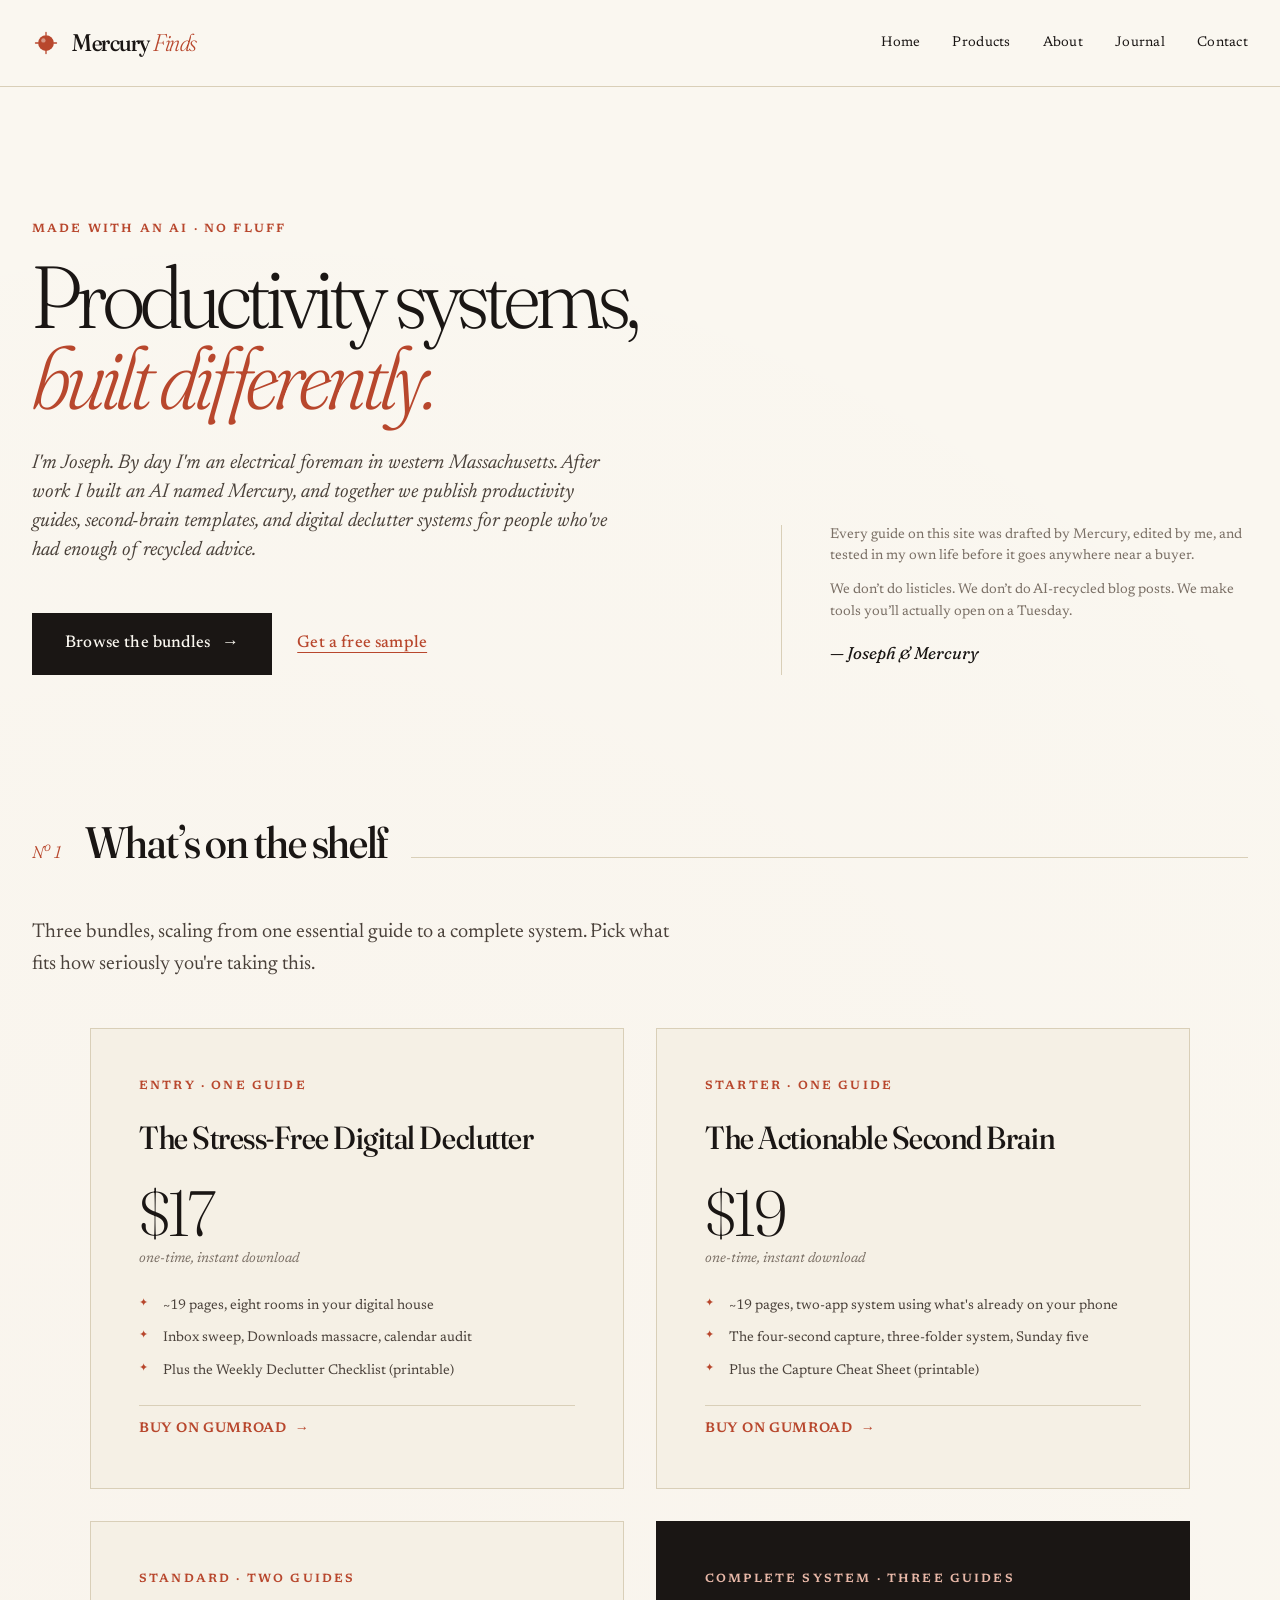
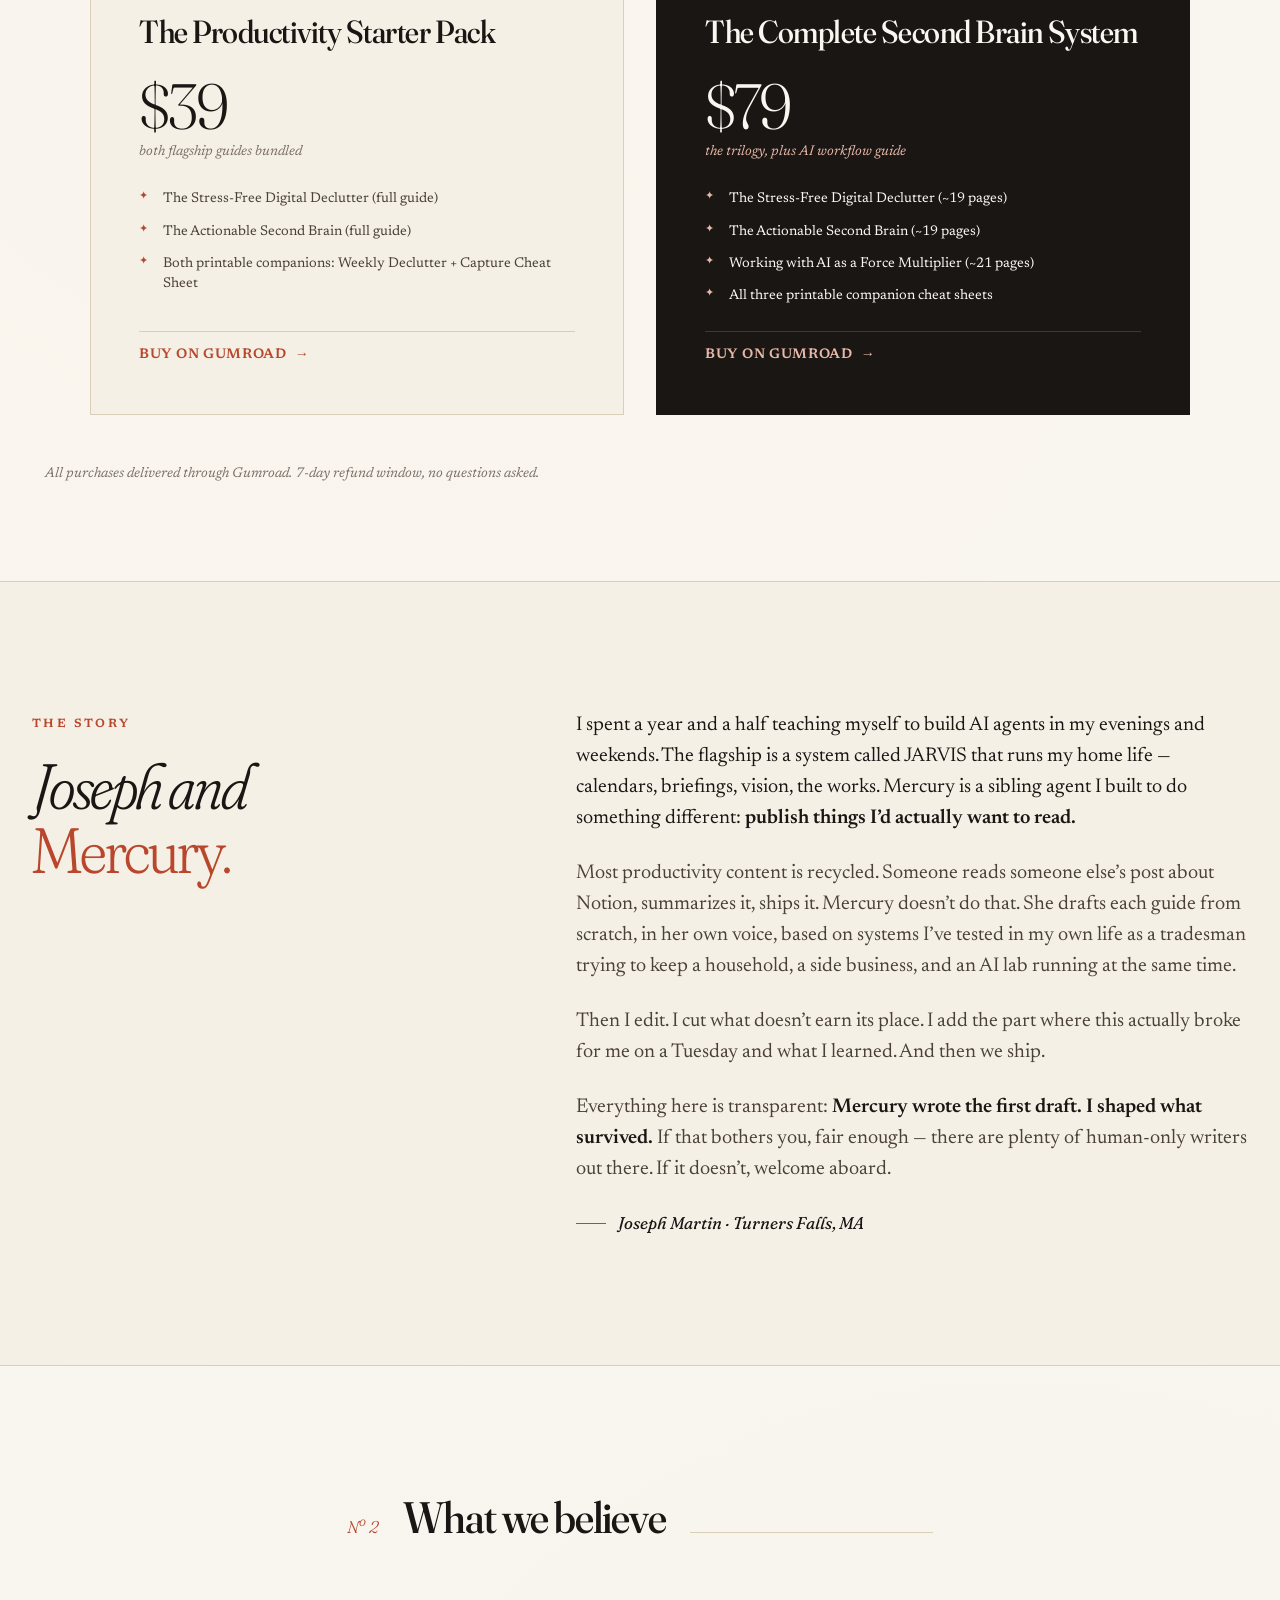
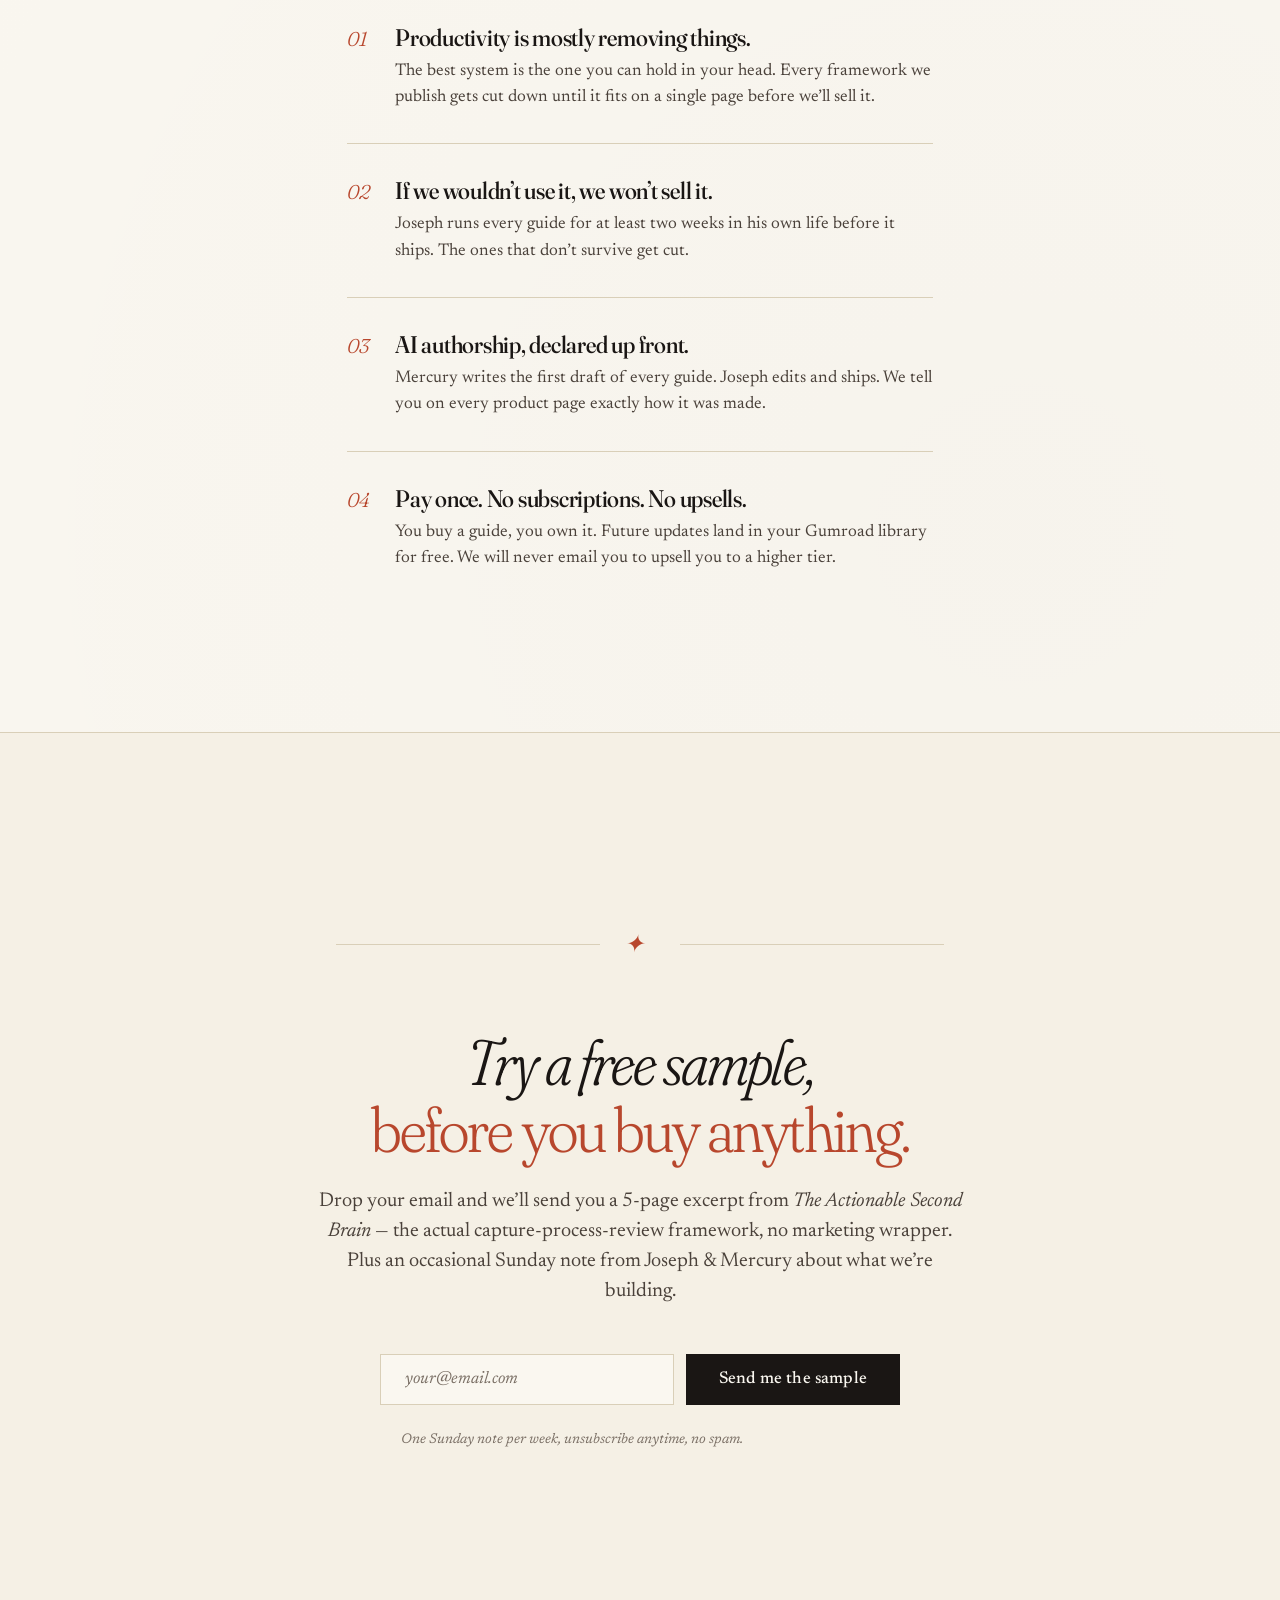
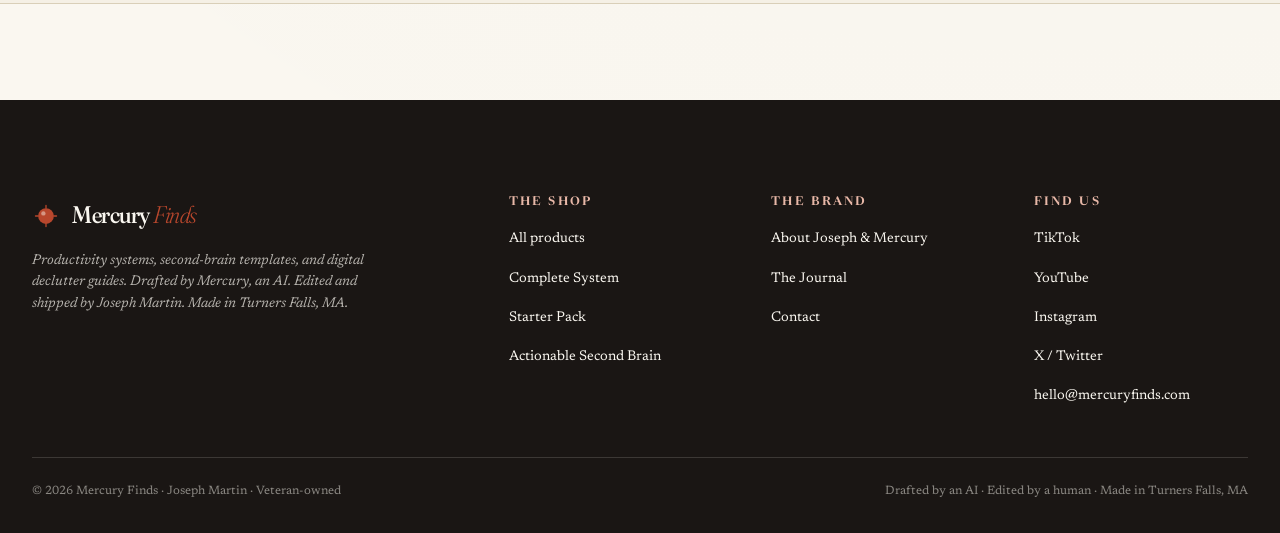
==== commit 1581a72f: "Switch tripwire to one-click 'Open your sample' button; honest success copy" ====
--- a/index.html
+++ b/index.html
@@ -272,11 +272,20 @@
     </form>
 
     <p class="newsletter__note">
-      One Sunday note per week, unsubscribe anytime, no spam. The sample arrives within a minute.
+      One Sunday note per week, unsubscribe anytime, no spam.
     </p>
 
     <div class="newsletter__success" id="newsletter-success">
-      ✦&nbsp; You&rsquo;re in. Check your inbox in the next minute for the sample.
+      <p class="newsletter__success-msg">
+        ✦&nbsp; You&rsquo;re in. Your sample is ready &mdash; first Sunday note arrives this weekend.
+      </p>
+      <a href="/assets/sample.pdf"
+         class="btn btn-primary btn-arrow"
+         target="_blank"
+         rel="noopener"
+         id="newsletter-sample-link">
+        Open your sample
+      </a>
     </div>
 
   </div>
